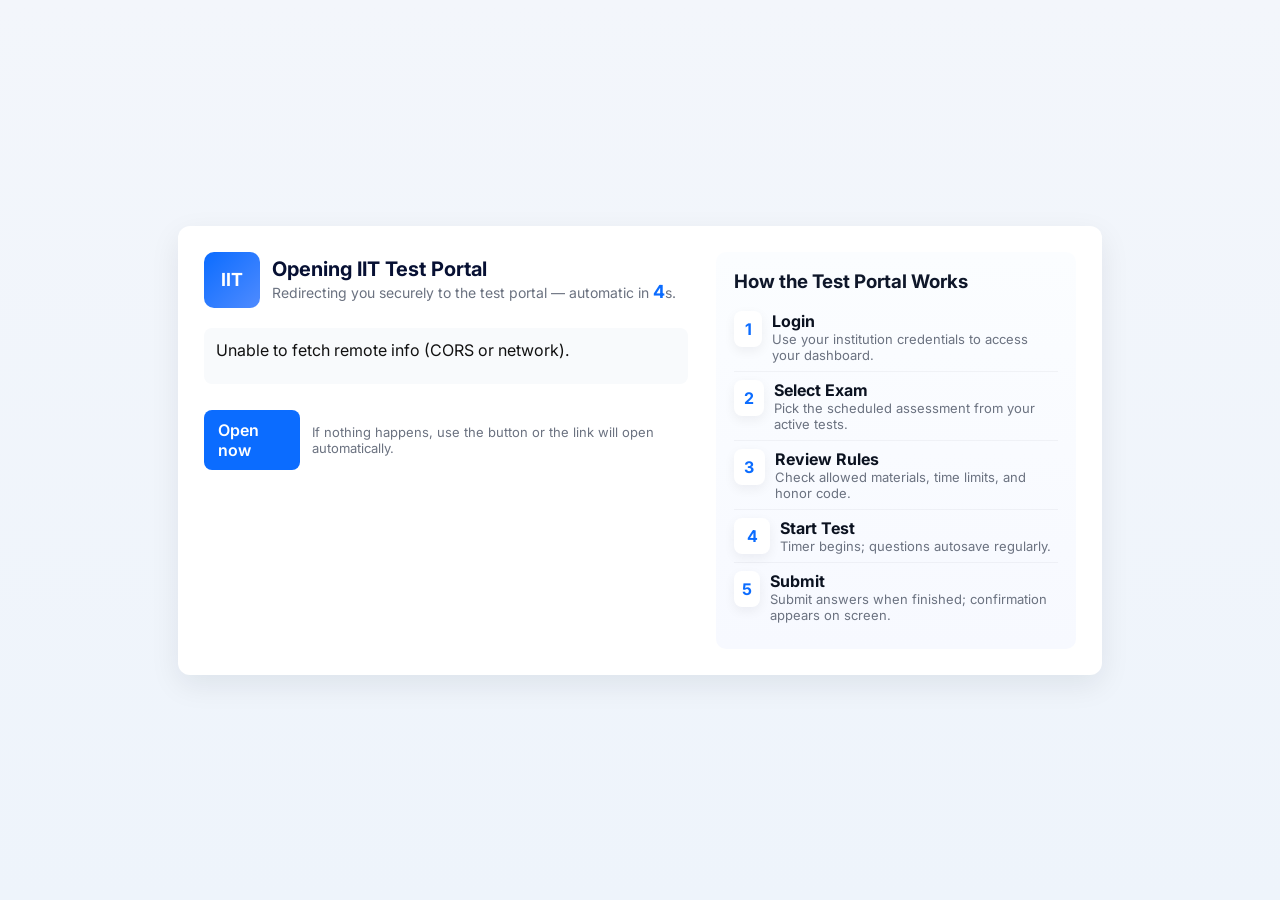
==== test.html @ 01272332 "Add files via upload" ====
<!doctype html>
<html lang="en">
	<head>
		<meta charset="utf-8">
		<meta name="viewport" content="width=device-width,initial-scale=1">
		<title>IIT Test Portal — Redirect</title>
		<meta http-equiv="refresh" content="5;url=https://iit-test-portal.preview.emergentagent.com/">
		<!-- SEO: description, keywords, canonical, Open Graph -->
		<meta name="description" content="IIT Test Portal — secure online exam platform for IIT and JEE assessments. Take proctored mock tests, practice sample papers, and get instant results.">
		<meta name="keywords" content="IIT Test Portal, JEE Test Portal, JEE Online Test Portal, JEE Mock Test, JEE Online Mock Test, JEE Mathematics Test, JEE Maths Test Series, IIT JEE Test Series, IIT JEE Online Test, JEE Practice Test, JEE Online Practice Tests, JEE Main Mock Test, JEE Main Online Test, JEE Main Test Series, JEE Main Maths Mock Test, JEE Main Mathematics Test, JEE Main Practice Test, JEE Main Chapter Wise Test, JEE Main PYQ Test, JEE Main Mathematics PYQ, JEE Advanced Mock Test, JEE Advanced Online Test, JEE Advanced Test Series, JEE Advanced Mathematics Test, JEE Advanced Maths Practice, JEE Advanced PYQ, JEE Advanced Chapter Wise Test, Mathematics Test Portal, Online Mathematics Test, Online Maths Test Series, Maths Mock Test, Mathematics Mock Test, Maths Online Test, Mathematics Online Test, Maths Practice Test, Mathematics Practice Test, Maths Test Series, Mathematics Test Series, Chapter Wise JEE Test, Chapter Wise Maths Test, Topic Wise JEE Test, JEE Practice Questions, JEE Previous Year Questions, JEE PYQ Practice, JEE Test Analysis, JEE Mock Test Analysis, JEE Performance Analysis, Student Performance Analysis, Online Exam Analytics, MHT CET Mock Test, MHT CET Maths Mock Test, MHT CET Mathematics Test, MHT CET Online Test, MHT CET Test Series, MHT CET Maths Test Series, MHT CET Chapter Wise Test, MHT CET PYQ Test, JEE Mock Test Aurangabad, JEE Online Test Aurangabad, JEE Maths Test Aurangabad, JEE Test Series Aurangabad, JEE Mock Test Chhatrapati Sambhajinagar, JEE Online Test Chhatrapati Sambhajinagar, JEE Maths Test Chhatrapati Sambhajinagar, Maths Test Series Chhatrapati Sambhajinagar, GYANSAI Maths IIT Center">
		<meta name="robots" content="index,follow">
		<link rel="canonical" href="https://iit-test-portal.preview.emergentagent.com/">
		<meta property="og:title" content="IIT Test Portal — Secure Online Exams">
		<meta property="og:description" content="IIT Test Portal — secure online exam platform for IIT and JEE assessments. Take proctored mock tests, practice sample papers, and get instant results.">
		<meta property="og:url" content="https://iit-test-portal.preview.emergentagent.com/">
		<meta property="og:type" content="website">
		<meta property="og:image" content="https://via.placeholder.com/1200x630?text=IIT+Test+Portal">
		<script type="application/ld+json">
		{
		  "@context": "https://schema.org",
		  "@type": "Organization",
		  "name": "IIT Test Portal",
		  "url": "https://iit-test-portal.preview.emergentagent.com/",
		  "logo": "https://via.placeholder.com/600x60?text=IIT+Logo",
		"description": "IIT Test Portal — secure online exam platform for IIT and JEE assessments. Take proctored mock tests, practice sample papers, and get instant results."
		}
		</script>
		<link href="https://fonts.googleapis.com/css2?family=Inter:wght@300;400;600;700&display=swap" rel="stylesheet">
		<style>
			:root{--bg1:#f3f6fb;--bg2:#eef4fb;--card:#ffffff;--muted:#6b7280;--accent:#0b6cff}
			*{box-sizing:border-box}
			html,body{height:100%}
			body{font-family:Inter,system-ui,Segoe UI,Roboto,Arial,sans-serif;display:flex;align-items:center;justify-content:center;margin:0;background:linear-gradient(180deg,var(--bg1),var(--bg2));color:#0f172a}
			.wrap{width:100%;max-width:980px;padding:28px}
			.card{display:grid;grid-template-columns:1fr 360px;gap:28px;background:var(--card);border-radius:12px;padding:26px;box-shadow:0 10px 30px rgba(15,23,42,0.08);align-items:start}
			.hero{display:flex;flex-direction:column;gap:12px}
			.brand{display:flex;align-items:center;gap:12px}
			.logo{width:56px;height:56px;display:inline-flex;align-items:center;justify-content:center;border-radius:10px;background:linear-gradient(135deg,var(--accent),#4f8bff);color:#fff;font-weight:700;font-size:18px}
			h1{font-size:20px;margin:0;color:#071033}
			.subtitle{color:var(--muted);font-size:14px;margin:0}
			#info{background:#f8fafc;padding:12px;border-radius:8px;margin-top:8px;color:#111;min-height:56px}
			.countdown{margin-top:14px;display:flex;align-items:center;gap:12px}
			.count{font-weight:700;color:var(--accent);font-size:18px}
			.btn{display:inline-block;padding:10px 14px;background:var(--accent);color:#fff;border-radius:8px;text-decoration:none;font-weight:600}
			.side{background:linear-gradient(180deg,#fbfdff,#f7f9ff);padding:18px;border-radius:10px}
			.how{margin:0;padding:0;list-style:none;color:#0b1220}
			.how li{display:flex;gap:10px;padding:8px 0;border-bottom:1px solid rgba(11,17,32,0.04)}
			.how li:last-child{border-bottom:0}
			.step{width:36px;height:36px;background:#fff;border-radius:8px;display:inline-flex;align-items:center;justify-content:center;box-shadow:0 4px 12px rgba(11,17,32,0.06);font-weight:700;color:var(--accent)}
			.muted{color:var(--muted);font-size:13px}
			@media (max-width:880px){.card{grid-template-columns:1fr;}.side{order:2}.hero{order:1}}
		</style>
		<script>
			const targetUrl = 'https://iit-test-portal.preview.emergentagent.com/';
			async function loadInfo(){
				const infoEl = document.getElementById('info');
				infoEl.textContent = 'Loading information…';
				try{
					const resp = await fetch(targetUrl, {mode: 'cors'});
					const text = await resp.text();
					const doc = new DOMParser().parseFromString(text, 'text/html');
					const title = doc.querySelector('title')?.innerText?.trim();
					const metaDesc = doc.querySelector('meta[name="description"]')?.getAttribute('content')?.trim();
					let excerpt = metaDesc || doc.body?.innerText?.trim()?.replace(/\s+/g,' ')?.slice(0,260);
					infoEl.innerHTML = '';
					if(title){
						const t = document.createElement('div'); t.style.fontWeight='600'; t.textContent = title; infoEl.appendChild(t);
					}
					if(excerpt){
						const p = document.createElement('div'); p.style.marginTop='8px'; p.className='muted'; p.textContent = excerpt + (doc.body.innerText.length>260? '…':''); infoEl.appendChild(p);
					}
					if(!title && !excerpt) infoEl.textContent = 'No readable information found (CORS may prevent fetching).';
				}catch(err){
					infoEl.textContent = 'Unable to fetch remote info (CORS or network).';
				}
			}

			function startCountdown(seconds){
				const countEl = document.getElementById('count');
				let remaining = seconds;
				countEl.textContent = remaining;
				const timer = setInterval(()=>{
					remaining -= 1; countEl.textContent = remaining;
					if(remaining <= 0){ clearInterval(timer); window.location.href = targetUrl; }
				}, 1000);
			}

			window.addEventListener('DOMContentLoaded', ()=>{ loadInfo(); startCountdown(5); setTimeout(()=>{ window.location.href = targetUrl; }, 5000); });
		</script>
	</head>
	<body>
		<div class="wrap">
			<div class="card">
				<div class="hero">
					<div class="brand">
						<div class="logo">IIT</div>
						<div>
							<h1>Opening IIT Test Portal</h1>
							<p class="subtitle">Redirecting you securely to the test portal — automatic in <span id="count" class="count">5</span>s.</p>
						</div>
					</div>

					<div id="info">Loading information…</div>

					<div class="countdown">
						<a id="direct" class="btn" href="https://iit-test-portal.preview.emergentagent.com/">Open now</a>
						<div class="muted">If nothing happens, use the button or the link will open automatically.</div>
					</div>
				</div>

				<aside class="side">
					<h3 style="margin:0 0 10px 0">How the Test Portal Works</h3>
					<ol class="how">
						<li><div class="step">1</div><div><strong>Login</strong><div class="muted">Use your institution credentials to access your dashboard.</div></div></li>
						<li><div class="step">2</div><div><strong>Select Exam</strong><div class="muted">Pick the scheduled assessment from your active tests.</div></div></li>
						<li><div class="step">3</div><div><strong>Review Rules</strong><div class="muted">Check allowed materials, time limits, and honor code.</div></div></li>
						<li><div class="step">4</div><div><strong>Start Test</strong><div class="muted">Timer begins; questions autosave regularly.</div></div></li>
						<li><div class="step">5</div><div><strong>Submit</strong><div class="muted">Submit answers when finished; confirmation appears on screen.</div></div></li>
					</ol>
				</aside>
			</div>
		</div>
	</body>
</html>
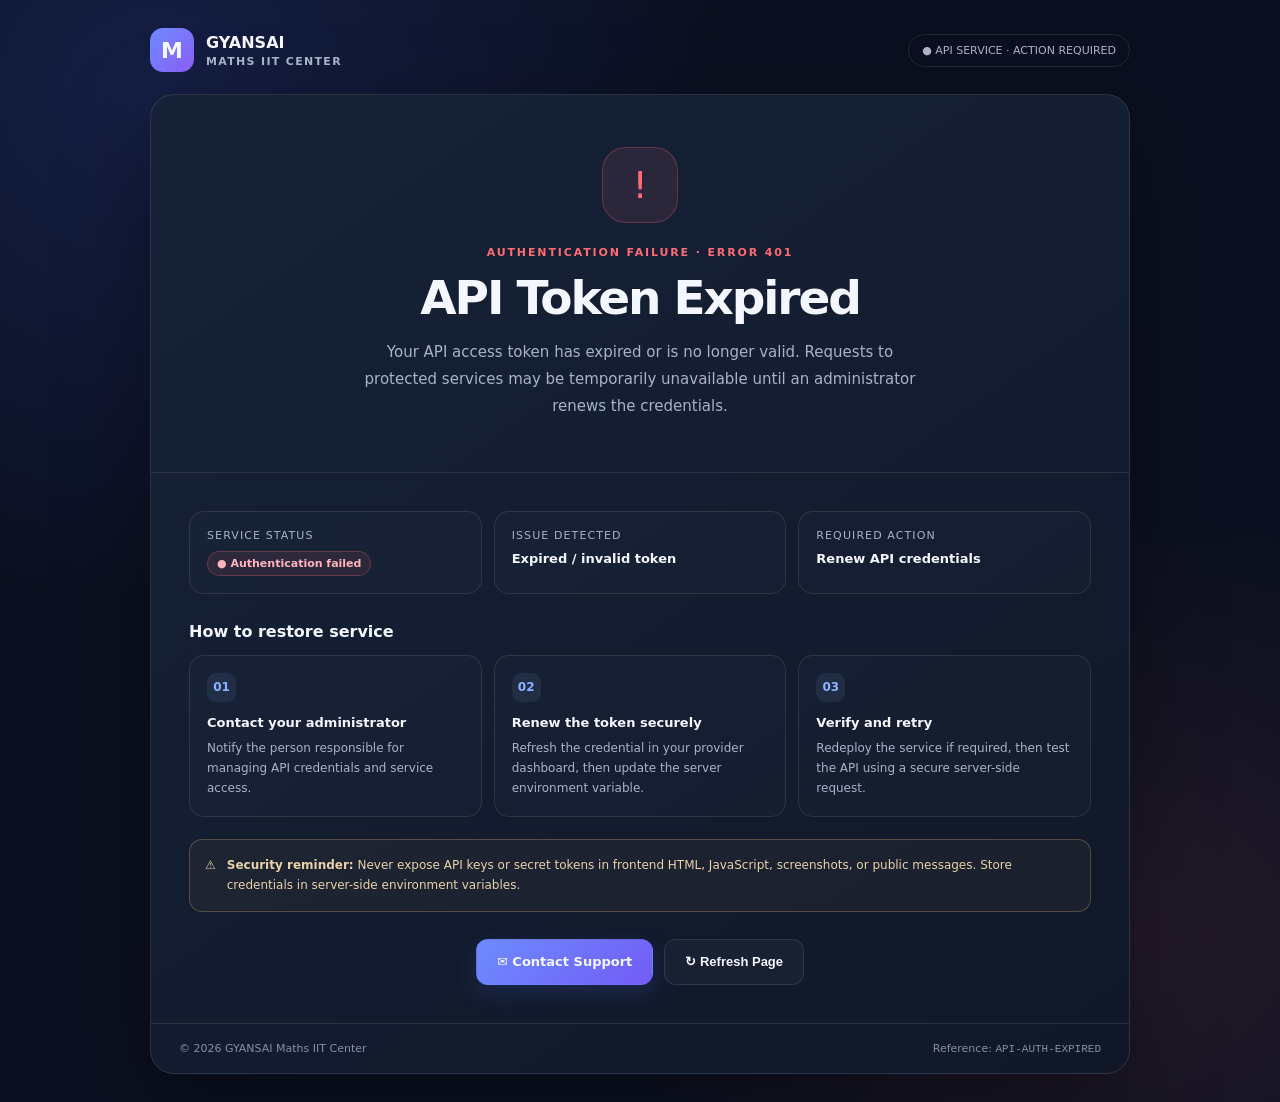
==== commit cf458d2e: "API called" ====
--- a/test.html
+++ b/test.html
@@ -1,124 +1,430 @@
-<!doctype html>
+
+<!DOCTYPE html>
 <html lang="en">
-	<head>
-		<meta charset="utf-8">
-		<meta name="viewport" content="width=device-width,initial-scale=1">
-		<title>IIT Test Portal — Redirect</title>
-		<meta http-equiv="refresh" content="5;url=https://iit-test-portal.preview.emergentagent.com/">
-		<!-- SEO: description, keywords, canonical, Open Graph -->
-		<meta name="description" content="IIT Test Portal — secure online exam platform for IIT and JEE assessments. Take proctored mock tests, practice sample papers, and get instant results.">
-		<meta name="keywords" content="IIT Test Portal, JEE Test Portal, JEE Online Test Portal, JEE Mock Test, JEE Online Mock Test, JEE Mathematics Test, JEE Maths Test Series, IIT JEE Test Series, IIT JEE Online Test, JEE Practice Test, JEE Online Practice Tests, JEE Main Mock Test, JEE Main Online Test, JEE Main Test Series, JEE Main Maths Mock Test, JEE Main Mathematics Test, JEE Main Practice Test, JEE Main Chapter Wise Test, JEE Main PYQ Test, JEE Main Mathematics PYQ, JEE Advanced Mock Test, JEE Advanced Online Test, JEE Advanced Test Series, JEE Advanced Mathematics Test, JEE Advanced Maths Practice, JEE Advanced PYQ, JEE Advanced Chapter Wise Test, Mathematics Test Portal, Online Mathematics Test, Online Maths Test Series, Maths Mock Test, Mathematics Mock Test, Maths Online Test, Mathematics Online Test, Maths Practice Test, Mathematics Practice Test, Maths Test Series, Mathematics Test Series, Chapter Wise JEE Test, Chapter Wise Maths Test, Topic Wise JEE Test, JEE Practice Questions, JEE Previous Year Questions, JEE PYQ Practice, JEE Test Analysis, JEE Mock Test Analysis, JEE Performance Analysis, Student Performance Analysis, Online Exam Analytics, MHT CET Mock Test, MHT CET Maths Mock Test, MHT CET Mathematics Test, MHT CET Online Test, MHT CET Test Series, MHT CET Maths Test Series, MHT CET Chapter Wise Test, MHT CET PYQ Test, JEE Mock Test Aurangabad, JEE Online Test Aurangabad, JEE Maths Test Aurangabad, JEE Test Series Aurangabad, JEE Mock Test Chhatrapati Sambhajinagar, JEE Online Test Chhatrapati Sambhajinagar, JEE Maths Test Chhatrapati Sambhajinagar, Maths Test Series Chhatrapati Sambhajinagar, GYANSAI Maths IIT Center">
-		<meta name="robots" content="index,follow">
-		<link rel="canonical" href="https://iit-test-portal.preview.emergentagent.com/">
-		<meta property="og:title" content="IIT Test Portal — Secure Online Exams">
-		<meta property="og:description" content="IIT Test Portal — secure online exam platform for IIT and JEE assessments. Take proctored mock tests, practice sample papers, and get instant results.">
-		<meta property="og:url" content="https://iit-test-portal.preview.emergentagent.com/">
-		<meta property="og:type" content="website">
-		<meta property="og:image" content="https://via.placeholder.com/1200x630?text=IIT+Test+Portal">
-		<script type="application/ld+json">
-		{
-		  "@context": "https://schema.org",
-		  "@type": "Organization",
-		  "name": "IIT Test Portal",
-		  "url": "https://iit-test-portal.preview.emergentagent.com/",
-		  "logo": "https://via.placeholder.com/600x60?text=IIT+Logo",
-		"description": "IIT Test Portal — secure online exam platform for IIT and JEE assessments. Take proctored mock tests, practice sample papers, and get instant results."
-		}
-		</script>
-		<link href="https://fonts.googleapis.com/css2?family=Inter:wght@300;400;600;700&display=swap" rel="stylesheet">
-		<style>
-			:root{--bg1:#f3f6fb;--bg2:#eef4fb;--card:#ffffff;--muted:#6b7280;--accent:#0b6cff}
-			*{box-sizing:border-box}
-			html,body{height:100%}
-			body{font-family:Inter,system-ui,Segoe UI,Roboto,Arial,sans-serif;display:flex;align-items:center;justify-content:center;margin:0;background:linear-gradient(180deg,var(--bg1),var(--bg2));color:#0f172a}
-			.wrap{width:100%;max-width:980px;padding:28px}
-			.card{display:grid;grid-template-columns:1fr 360px;gap:28px;background:var(--card);border-radius:12px;padding:26px;box-shadow:0 10px 30px rgba(15,23,42,0.08);align-items:start}
-			.hero{display:flex;flex-direction:column;gap:12px}
-			.brand{display:flex;align-items:center;gap:12px}
-			.logo{width:56px;height:56px;display:inline-flex;align-items:center;justify-content:center;border-radius:10px;background:linear-gradient(135deg,var(--accent),#4f8bff);color:#fff;font-weight:700;font-size:18px}
-			h1{font-size:20px;margin:0;color:#071033}
-			.subtitle{color:var(--muted);font-size:14px;margin:0}
-			#info{background:#f8fafc;padding:12px;border-radius:8px;margin-top:8px;color:#111;min-height:56px}
-			.countdown{margin-top:14px;display:flex;align-items:center;gap:12px}
-			.count{font-weight:700;color:var(--accent);font-size:18px}
-			.btn{display:inline-block;padding:10px 14px;background:var(--accent);color:#fff;border-radius:8px;text-decoration:none;font-weight:600}
-			.side{background:linear-gradient(180deg,#fbfdff,#f7f9ff);padding:18px;border-radius:10px}
-			.how{margin:0;padding:0;list-style:none;color:#0b1220}
-			.how li{display:flex;gap:10px;padding:8px 0;border-bottom:1px solid rgba(11,17,32,0.04)}
-			.how li:last-child{border-bottom:0}
-			.step{width:36px;height:36px;background:#fff;border-radius:8px;display:inline-flex;align-items:center;justify-content:center;box-shadow:0 4px 12px rgba(11,17,32,0.06);font-weight:700;color:var(--accent)}
-			.muted{color:var(--muted);font-size:13px}
-			@media (max-width:880px){.card{grid-template-columns:1fr;}.side{order:2}.hero{order:1}}
-		</style>
-		<script>
-			const targetUrl = 'https://iit-test-portal.preview.emergentagent.com/';
-			async function loadInfo(){
-				const infoEl = document.getElementById('info');
-				infoEl.textContent = 'Loading information…';
-				try{
-					const resp = await fetch(targetUrl, {mode: 'cors'});
-					const text = await resp.text();
-					const doc = new DOMParser().parseFromString(text, 'text/html');
-					const title = doc.querySelector('title')?.innerText?.trim();
-					const metaDesc = doc.querySelector('meta[name="description"]')?.getAttribute('content')?.trim();
-					let excerpt = metaDesc || doc.body?.innerText?.trim()?.replace(/\s+/g,' ')?.slice(0,260);
-					infoEl.innerHTML = '';
-					if(title){
-						const t = document.createElement('div'); t.style.fontWeight='600'; t.textContent = title; infoEl.appendChild(t);
-					}
-					if(excerpt){
-						const p = document.createElement('div'); p.style.marginTop='8px'; p.className='muted'; p.textContent = excerpt + (doc.body.innerText.length>260? '…':''); infoEl.appendChild(p);
-					}
-					if(!title && !excerpt) infoEl.textContent = 'No readable information found (CORS may prevent fetching).';
-				}catch(err){
-					infoEl.textContent = 'Unable to fetch remote info (CORS or network).';
-				}
-			}
-
-			function startCountdown(seconds){
-				const countEl = document.getElementById('count');
-				let remaining = seconds;
-				countEl.textContent = remaining;
-				const timer = setInterval(()=>{
-					remaining -= 1; countEl.textContent = remaining;
-					if(remaining <= 0){ clearInterval(timer); window.location.href = targetUrl; }
-				}, 1000);
-			}
-
-			window.addEventListener('DOMContentLoaded', ()=>{ loadInfo(); startCountdown(5); setTimeout(()=>{ window.location.href = targetUrl; }, 5000); });
-		</script>
-	</head>
-	<body>
-		<div class="wrap">
-			<div class="card">
-				<div class="hero">
-					<div class="brand">
-						<div class="logo">IIT</div>
-						<div>
-							<h1>Opening IIT Test Portal</h1>
-							<p class="subtitle">Redirecting you securely to the test portal — automatic in <span id="count" class="count">5</span>s.</p>
-						</div>
-					</div>
-
-					<div id="info">Loading information…</div>
-
-					<div class="countdown">
-						<a id="direct" class="btn" href="https://iit-test-portal.preview.emergentagent.com/">Open now</a>
-						<div class="muted">If nothing happens, use the button or the link will open automatically.</div>
-					</div>
-				</div>
-
-				<aside class="side">
-					<h3 style="margin:0 0 10px 0">How the Test Portal Works</h3>
-					<ol class="how">
-						<li><div class="step">1</div><div><strong>Login</strong><div class="muted">Use your institution credentials to access your dashboard.</div></div></li>
-						<li><div class="step">2</div><div><strong>Select Exam</strong><div class="muted">Pick the scheduled assessment from your active tests.</div></div></li>
-						<li><div class="step">3</div><div><strong>Review Rules</strong><div class="muted">Check allowed materials, time limits, and honor code.</div></div></li>
-						<li><div class="step">4</div><div><strong>Start Test</strong><div class="muted">Timer begins; questions autosave regularly.</div></div></li>
-						<li><div class="step">5</div><div><strong>Submit</strong><div class="muted">Submit answers when finished; confirmation appears on screen.</div></div></li>
-					</ol>
-				</aside>
-			</div>
-		</div>
-	</body>
+<head>
+  <meta charset="UTF-8">
+  <meta name="viewport" content="width=device-width, initial-scale=1.0">
+  <meta name="theme-color" content="#0b1020">
+  <title>API Token Expired | GYANSAI Maths IIT Center</title>
+
+  <style>
+    :root {
+      --bg: #0b1020;
+      --panel: #121a2d;
+      --text: #f4f7ff;
+      --muted: #a8b3c7;
+      --red: #ff6b75;
+      --blue: #8ab4ff;
+      --border: rgba(255,255,255,.10);
+    }
+
+    * { box-sizing: border-box; }
+
+    body {
+      margin: 0;
+      min-height: 100vh;
+      padding: 28px 16px;
+      display: grid;
+      place-items: center;
+      font-family: Inter, system-ui, -apple-system, sans-serif;
+      color: var(--text);
+      background:
+        radial-gradient(ellipse at 12% 8%,
+          rgba(67,97,238,.18), transparent 36%),
+        radial-gradient(ellipse at 88% 85%,
+          rgba(255,107,117,.10), transparent 32%),
+        var(--bg);
+    }
+
+    .shell { width: min(100%, 980px); }
+
+    .topbar {
+      display: flex;
+      align-items: center;
+      justify-content: space-between;
+      gap: 16px;
+      margin-bottom: 22px;
+    }
+
+    .brand {
+      display: flex;
+      align-items: center;
+      gap: 12px;
+      font-weight: 800;
+    }
+
+    .logo {
+      width: 44px;
+      height: 44px;
+      display: grid;
+      place-items: center;
+      border-radius: 13px;
+      background: linear-gradient(135deg, #6d8cff, #8b5cf6);
+      font-size: 22px;
+    }
+
+    .brand small {
+      display: block;
+      margin-top: 3px;
+      color: var(--muted);
+      font-size: 11px;
+      letter-spacing: .12em;
+      text-transform: uppercase;
+    }
+
+    .env {
+      padding: 9px 13px;
+      border: 1px solid var(--border);
+      border-radius: 99px;
+      color: var(--muted);
+      font-size: 11px;
+    }
+
+    .card {
+      overflow: hidden;
+      border: 1px solid var(--border);
+      border-radius: 24px;
+      background: linear-gradient(145deg, #172238, #101828);
+      box-shadow: 0 28px 90px rgba(0,0,0,.35);
+    }
+
+    .hero {
+      padding: clamp(28px, 5vw, 52px);
+      text-align: center;
+      border-bottom: 1px solid var(--border);
+    }
+
+    .status-icon {
+      width: 76px;
+      height: 76px;
+      display: grid;
+      place-items: center;
+      margin: 0 auto 23px;
+      border: 1px solid #ff6b7545;
+      border-radius: 24px;
+      background: #ff6b7518;
+      color: var(--red);
+      font-size: 38px;
+    }
+
+    .eyebrow {
+      margin-bottom: 13px;
+      color: var(--red);
+      font-size: 11px;
+      font-weight: 800;
+      letter-spacing: .17em;
+      text-transform: uppercase;
+    }
+
+    h1 {
+      margin: 0 0 15px;
+      font-size: clamp(30px, 5vw, 47px);
+      letter-spacing: -.045em;
+      line-height: 1.1;
+    }
+
+    .hero p {
+      max-width: 570px;
+      margin: auto;
+      color: var(--muted);
+      font-size: 15px;
+      line-height: 1.8;
+    }
+
+    .content { padding: clamp(22px, 4vw, 38px); }
+
+    .details {
+      display: grid;
+      grid-template-columns: repeat(3, minmax(0, 1fr));
+      gap: 12px;
+      margin-bottom: 28px;
+    }
+
+    .detail, .step {
+      min-width: 0;
+      padding: 17px;
+      border: 1px solid var(--border);
+      border-radius: 15px;
+      background: #ffffff04;
+    }
+
+    .label {
+      margin-bottom: 9px;
+      color: var(--muted);
+      font-size: 11px;
+      letter-spacing: .1em;
+      text-transform: uppercase;
+    }
+
+    .value {
+      font-size: 13px;
+      font-weight: 700;
+      overflow-wrap: anywhere;
+    }
+
+    .status {
+      display: inline-block;
+      padding: 5px 9px;
+      border: 1px solid #ff6b7545;
+      border-radius: 99px;
+      background: #ff6b7518;
+      color: #ffb5bb;
+      font-size: 11px;
+    }
+
+    h2 { margin: 0 0 14px; font-size: 16px; }
+
+    .steps {
+      display: grid;
+      grid-template-columns: repeat(3, minmax(0, 1fr));
+      gap: 12px;
+    }
+
+    .num {
+      width: 29px;
+      height: 29px;
+      display: grid;
+      place-items: center;
+      margin-bottom: 13px;
+      border-radius: 9px;
+      background: #8ab4ff18;
+      color: var(--blue);
+      font-size: 12px;
+      font-weight: 800;
+    }
+
+    .step h3 { margin: 0 0 8px; font-size: 13px; }
+
+    .step p {
+      margin: 0;
+      color: var(--muted);
+      font-size: 12px;
+      line-height: 1.7;
+    }
+
+    .notice {
+      display: flex;
+      gap: 11px;
+      margin-top: 22px;
+      padding: 15px;
+      border: 1px solid #ffca7540;
+      border-radius: 13px;
+      background: #ffca750b;
+      color: #e8d2aa;
+      font-size: 12px;
+      line-height: 1.7;
+    }
+
+    .actions {
+      display: flex;
+      justify-content: center;
+      flex-wrap: wrap;
+      gap: 11px;
+      margin-top: 27px;
+    }
+
+    .btn {
+      display: inline-flex;
+      justify-content: center;
+      align-items: center;
+      min-height: 46px;
+      padding: 0 20px;
+      border: 1px solid var(--border);
+      border-radius: 12px;
+      background: #ffffff08;
+      color: var(--text);
+      font-size: 13px;
+      font-weight: 750;
+      text-decoration: none;
+      cursor: pointer;
+      transition: .2s;
+    }
+
+    .btn:hover { transform: translateY(-2px); }
+
+    .primary {
+      border-color: transparent;
+      background: linear-gradient(135deg, #6d8cff, #725cf6);
+      box-shadow: 0 8px 22px #536dfe28;
+    }
+
+    .footer {
+      display: flex;
+      justify-content: space-between;
+      gap: 12px;
+      padding: 18px 28px;
+      border-top: 1px solid var(--border);
+      color: #8491a8;
+      font-size: 11px;
+    }
+
+    .request-id {
+      font-family: monospace;
+    }
+
+    @media (max-width: 650px) {
+      .topbar { align-items: flex-start; }
+      .env { max-width: 145px; line-height: 1.6; }
+      .details, .steps { grid-template-columns: 1fr; }
+
+      .detail {
+        display: flex;
+        align-items: center;
+        justify-content: space-between;
+        gap: 12px;
+      }
+
+      .label { margin: 0; }
+
+      .footer {
+        flex-direction: column;
+        align-items: center;
+        text-align: center;
+      }
+
+      .hero p { font-size: 14px; }
+    }
+
+    @media (prefers-reduced-motion: reduce) {
+      *, *::before, *::after { transition: none !important; }
+    }
+  </style>
+</head>
+
+<body>
+  <main class="shell">
+
+    <header class="topbar">
+      <div class="brand">
+        <div class="logo" aria-hidden="true">M</div>
+        <div>
+          GYANSAI
+          <small>Maths IIT Center</small>
+        </div>
+      </div>
+
+      <div class="env">
+        ● API SERVICE · ACTION REQUIRED
+      </div>
+    </header>
+
+    <section class="card">
+
+      <div class="hero">
+        <div class="status-icon" aria-hidden="true">!</div>
+
+        <div class="eyebrow">
+          Authentication Failure · Error 401
+        </div>
+
+        <h1>API Token Expired</h1>
+
+        <p>
+          Your API access token has expired or is no longer valid.
+          Requests to protected services may be temporarily unavailable
+          until an administrator renews the credentials.
+        </p>
+      </div>
+
+      <div class="content">
+
+        <div class="details">
+          <div class="detail">
+            <div class="label">Service status</div>
+            <div class="value">
+              <span class="status">● Authentication failed</span>
+            </div>
+          </div>
+
+          <div class="detail">
+            <div class="label">Issue detected</div>
+            <div class="value">Expired / invalid token</div>
+          </div>
+
+          <div class="detail">
+            <div class="label">Required action</div>
+            <div class="value">Renew API credentials</div>
+          </div>
+        </div>
+
+        <h2>How to restore service</h2>
+
+        <div class="steps">
+          <article class="step">
+            <div class="num">01</div>
+            <h3>Contact your administrator</h3>
+            <p>
+              Notify the person responsible for managing API
+              credentials and service access.
+            </p>
+          </article>
+
+          <article class="step">
+            <div class="num">02</div>
+            <h3>Renew the token securely</h3>
+            <p>
+              Refresh the credential in your provider dashboard,
+              then update the server environment variable.
+            </p>
+          </article>
+
+          <article class="step">
+            <div class="num">03</div>
+            <h3>Verify and retry</h3>
+            <p>
+              Redeploy the service if required, then test the
+              API using a secure server-side request.
+            </p>
+          </article>
+        </div>
+
+        <div class="notice">
+          <span aria-hidden="true">⚠️</span>
+          <div>
+            <strong>Security reminder:</strong>
+            Never expose API keys or secret tokens in frontend
+            HTML, JavaScript, screenshots, or public messages.
+            Store credentials in server-side environment variables.
+          </div>
+        </div>
+
+        <div class="actions">
+          <!-- Replace with your real support email -->
+          <a
+            class="btn primary"
+            href="mailto:support@yourdomain.com?subject=API%20Token%20Expired"
+          >
+            ✉ Contact Support
+          </a>
+
+          <button
+            class="btn"
+            type="button"
+            onclick="window.location.reload()"
+          >
+            ↻ Refresh Page
+          </button>
+        </div>
+
+      </div>
+
+      <footer class="footer">
+        <span>
+          © <span id="year"></span> GYANSAI Maths IIT Center
+        </span>
+
+        <span>
+          Reference:
+          <span class="request-id">API-AUTH-EXPIRED</span>
+        </span>
+      </footer>
+
+    </section>
+  </main>
+
+  <script>
+    document.getElementById("year").textContent =
+      new Date().getFullYear();
+  </script>
+</body>
 </html>
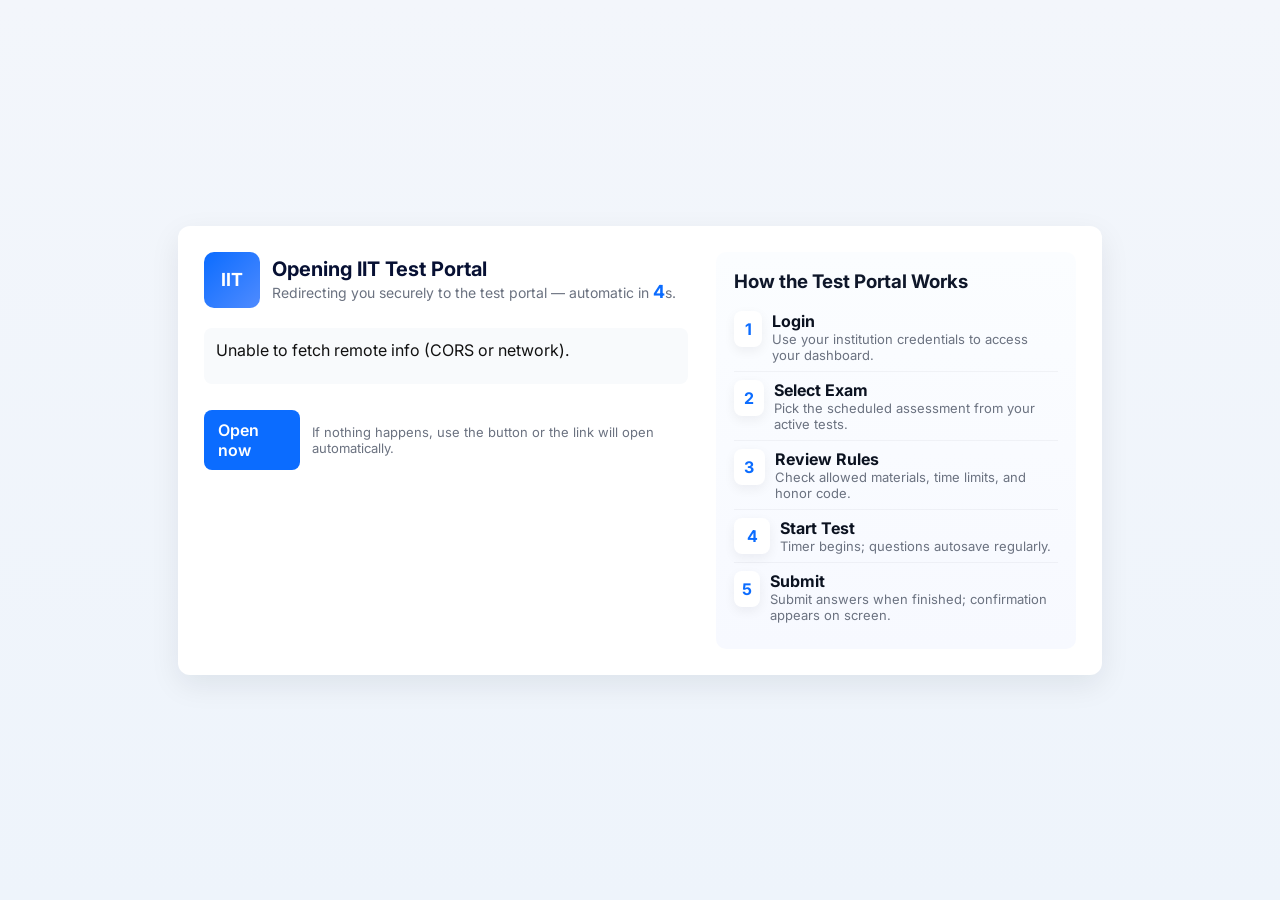
==== commit 2782c78c: "Update test.html to redirect to IIT Test Portal Replace API token expired page with IIT Test Portal " ====
--- a/test.html
+++ b/test.html
@@ -1,430 +1,124 @@
+<!doctype html>
+<html lang="en">
+	<head>
+		<meta charset="utf-8">
+		<meta name="viewport" content="width=device-width,initial-scale=1">
+		<title>IIT Test Portal — Redirect</title>
+		<meta http-equiv="refresh" content="5;url=https://iit-test-portal.preview.emergentagent.com/">
+		<!-- SEO: description, keywords, canonical, Open Graph -->
+		<meta name="description" content="IIT Test Portal — secure online exam platform for IIT and JEE assessments. Take proctored mock tests, practice sample papers, and get instant results.">
+		<meta name="keywords" content="IIT Test Portal, JEE Test Portal, JEE Online Test Portal, JEE Mock Test, JEE Online Mock Test, JEE Mathematics Test, JEE Maths Test Series, IIT JEE Test Series, IIT JEE Online Test, JEE Practice Test, JEE Online Practice Tests, JEE Main Mock Test, JEE Main Online Test, JEE Main Test Series, JEE Main Maths Mock Test, JEE Main Mathematics Test, JEE Main Practice Test, JEE Main Chapter Wise Test, JEE Main PYQ Test, JEE Main Mathematics PYQ, JEE Advanced Mock Test, JEE Advanced Online Test, JEE Advanced Test Series, JEE Advanced Mathematics Test, JEE Advanced Maths Practice, JEE Advanced PYQ, JEE Advanced Chapter Wise Test, Mathematics Test Portal, Online Mathematics Test, Online Maths Test Series, Maths Mock Test, Mathematics Mock Test, Maths Online Test, Mathematics Online Test, Maths Practice Test, Mathematics Practice Test, Maths Test Series, Mathematics Test Series, Chapter Wise JEE Test, Chapter Wise Maths Test, Topic Wise JEE Test, JEE Practice Questions, JEE Previous Year Questions, JEE PYQ Practice, JEE Test Analysis, JEE Mock Test Analysis, JEE Performance Analysis, Student Performance Analysis, Online Exam Analytics, MHT CET Mock Test, MHT CET Maths Mock Test, MHT CET Mathematics Test, MHT CET Online Test, MHT CET Test Series, MHT CET Maths Test Series, MHT CET Chapter Wise Test, MHT CET PYQ Test, JEE Mock Test Aurangabad, JEE Online Test Aurangabad, JEE Maths Test Aurangabad, JEE Test Series Aurangabad, JEE Mock Test Chhatrapati Sambhajinagar, JEE Online Test Chhatrapati Sambhajinagar, JEE Maths Test Chhatrapati Sambhajinagar, Maths Test Series Chhatrapati Sambhajinagar, GYANSAI Maths IIT Center">
+		<meta name="robots" content="index,follow">
+		<link rel="canonical" href="https://iit-test-portal.preview.emergentagent.com/">
+		<meta property="og:title" content="IIT Test Portal — Secure Online Exams">
+		<meta property="og:description" content="IIT Test Portal — secure online exam platform for IIT and JEE assessments. Take proctored mock tests, practice sample papers, and get instant results.">
+		<meta property="og:url" content="https://iit-test-portal.preview.emergentagent.com/">
+		<meta property="og:type" content="website">
+		<meta property="og:image" content="https://via.placeholder.com/1200x630?text=IIT+Test+Portal">
+		<script type="application/ld+json">
+		{
+		  "@context": "https://schema.org",
+		  "@type": "Organization",
+		  "name": "IIT Test Portal",
+		  "url": "https://iit-test-portal.preview.emergentagent.com/",
+		  "logo": "https://via.placeholder.com/600x60?text=IIT+Logo",
+		"description": "IIT Test Portal — secure online exam platform for IIT and JEE assessments. Take proctored mock tests, practice sample papers, and get instant results."
+		}
+		</script>
+		<link href="https://fonts.googleapis.com/css2?family=Inter:wght@300;400;600;700&display=swap" rel="stylesheet">
+		<style>
+			:root{--bg1:#f3f6fb;--bg2:#eef4fb;--card:#ffffff;--muted:#6b7280;--accent:#0b6cff}
+			*{box-sizing:border-box}
+			html,body{height:100%}
+			body{font-family:Inter,system-ui,Segoe UI,Roboto,Arial,sans-serif;display:flex;align-items:center;justify-content:center;margin:0;background:linear-gradient(180deg,var(--bg1),var(--bg2));color:#0f172a}
+			.wrap{width:100%;max-width:980px;padding:28px}
+			.card{display:grid;grid-template-columns:1fr 360px;gap:28px;background:var(--card);border-radius:12px;padding:26px;box-shadow:0 10px 30px rgba(15,23,42,0.08);align-items:start}
+			.hero{display:flex;flex-direction:column;gap:12px}
+			.brand{display:flex;align-items:center;gap:12px}
+			.logo{width:56px;height:56px;display:inline-flex;align-items:center;justify-content:center;border-radius:10px;background:linear-gradient(135deg,var(--accent),#4f8bff);color:#fff;font-weight:700;font-size:18px}
+			h1{font-size:20px;margin:0;color:#071033}
+			.subtitle{color:var(--muted);font-size:14px;margin:0}
+			#info{background:#f8fafc;padding:12px;border-radius:8px;margin-top:8px;color:#111;min-height:56px}
+			.countdown{margin-top:14px;display:flex;align-items:center;gap:12px}
+			.count{font-weight:700;color:var(--accent);font-size:18px}
+			.btn{display:inline-block;padding:10px 14px;background:var(--accent);color:#fff;border-radius:8px;text-decoration:none;font-weight:600}
+			.side{background:linear-gradient(180deg,#fbfdff,#f7f9ff);padding:18px;border-radius:10px}
+			.how{margin:0;padding:0;list-style:none;color:#0b1220}
+			.how li{display:flex;gap:10px;padding:8px 0;border-bottom:1px solid rgba(11,17,32,0.04)}
+			.how li:last-child{border-bottom:0}
+			.step{width:36px;height:36px;background:#fff;border-radius:8px;display:inline-flex;align-items:center;justify-content:center;box-shadow:0 4px 12px rgba(11,17,32,0.06);font-weight:700;color:var(--accent)}
+			.muted{color:var(--muted);font-size:13px}
+			@media (max-width:880px){.card{grid-template-columns:1fr;}.side{order:2}.hero{order:1}}
+		</style>
+		<script>
+			const targetUrl = 'https://iit-test-portal.preview.emergentagent.com/';
+			async function loadInfo(){
+				const infoEl = document.getElementById('info');
+				infoEl.textContent = 'Loading information…';
+				try{
+					const resp = await fetch(targetUrl, {mode: 'cors'});
+					const text = await resp.text();
+					const doc = new DOMParser().parseFromString(text, 'text/html');
+					const title = doc.querySelector('title')?.innerText?.trim();
+					const metaDesc = doc.querySelector('meta[name="description"]')?.getAttribute('content')?.trim();
+					let excerpt = metaDesc || doc.body?.innerText?.trim()?.replace(/\s+/g,' ')?.slice(0,260);
+					infoEl.innerHTML = '';
+					if(title){
+						const t = document.createElement('div'); t.style.fontWeight='600'; t.textContent = title; infoEl.appendChild(t);
+					}
+					if(excerpt){
+						const p = document.createElement('div'); p.style.marginTop='8px'; p.className='muted'; p.textContent = excerpt + (doc.body.innerText.length>260? '…':''); infoEl.appendChild(p);
+					}
+					if(!title && !excerpt) infoEl.textContent = 'No readable information found (CORS may prevent fetching).';
+				}catch(err){
+					infoEl.textContent = 'Unable to fetch remote info (CORS or network).';
+				}
+			}
 
-<!DOCTYPE html>
-<html lang="en">
-<head>
-  <meta charset="UTF-8">
-  <meta name="viewport" content="width=device-width, initial-scale=1.0">
-  <meta name="theme-color" content="#0b1020">
-  <title>API Token Expired | GYANSAI Maths IIT Center</title>
+			function startCountdown(seconds){
+				const countEl = document.getElementById('count');
+				let remaining = seconds;
+				countEl.textContent = remaining;
+				const timer = setInterval(()=>{
+					remaining -= 1; countEl.textContent = remaining;
+					if(remaining <= 0){ clearInterval(timer); window.location.href = targetUrl; }
+				}, 1000);
+			}
 
-  <style>
-    :root {
-      --bg: #0b1020;
-      --panel: #121a2d;
-      --text: #f4f7ff;
-      --muted: #a8b3c7;
-      --red: #ff6b75;
-      --blue: #8ab4ff;
-      --border: rgba(255,255,255,.10);
-    }
+			window.addEventListener('DOMContentLoaded', ()=>{ loadInfo(); startCountdown(5); setTimeout(()=>{ window.location.href = targetUrl; }, 5000); });
+		</script>
+	</head>
+	<body>
+		<div class="wrap">
+			<div class="card">
+				<div class="hero">
+					<div class="brand">
+						<div class="logo">IIT</div>
+						<div>
+							<h1>Opening IIT Test Portal</h1>
+							<p class="subtitle">Redirecting you securely to the test portal — automatic in <span id="count" class="count">5</span>s.</p>
+						</div>
+					</div>
 
-    * { box-sizing: border-box; }
+					<div id="info">Loading information…</div>
 
-    body {
-      margin: 0;
-      min-height: 100vh;
-      padding: 28px 16px;
-      display: grid;
-      place-items: center;
-      font-family: Inter, system-ui, -apple-system, sans-serif;
-      color: var(--text);
-      background:
-        radial-gradient(ellipse at 12% 8%,
-          rgba(67,97,238,.18), transparent 36%),
-        radial-gradient(ellipse at 88% 85%,
-          rgba(255,107,117,.10), transparent 32%),
-        var(--bg);
-    }
+					<div class="countdown">
+						<a id="direct" class="btn" href="https://iit-test-portal.preview.emergentagent.com/">Open now</a>
+						<div class="muted">If nothing happens, use the button or the link will open automatically.</div>
+					</div>
+				</div>
 
-    .shell { width: min(100%, 980px); }
-
-    .topbar {
-      display: flex;
-      align-items: center;
-      justify-content: space-between;
-      gap: 16px;
-      margin-bottom: 22px;
-    }
-
-    .brand {
-      display: flex;
-      align-items: center;
-      gap: 12px;
-      font-weight: 800;
-    }
-
-    .logo {
-      width: 44px;
-      height: 44px;
-      display: grid;
-      place-items: center;
-      border-radius: 13px;
-      background: linear-gradient(135deg, #6d8cff, #8b5cf6);
-      font-size: 22px;
-    }
-
-    .brand small {
-      display: block;
-      margin-top: 3px;
-      color: var(--muted);
-      font-size: 11px;
-      letter-spacing: .12em;
-      text-transform: uppercase;
-    }
-
-    .env {
-      padding: 9px 13px;
-      border: 1px solid var(--border);
-      border-radius: 99px;
-      color: var(--muted);
-      font-size: 11px;
-    }
-
-    .card {
-      overflow: hidden;
-      border: 1px solid var(--border);
-      border-radius: 24px;
-      background: linear-gradient(145deg, #172238, #101828);
-      box-shadow: 0 28px 90px rgba(0,0,0,.35);
-    }
-
-    .hero {
-      padding: clamp(28px, 5vw, 52px);
-      text-align: center;
-      border-bottom: 1px solid var(--border);
-    }
-
-    .status-icon {
-      width: 76px;
-      height: 76px;
-      display: grid;
-      place-items: center;
-      margin: 0 auto 23px;
-      border: 1px solid #ff6b7545;
-      border-radius: 24px;
-      background: #ff6b7518;
-      color: var(--red);
-      font-size: 38px;
-    }
-
-    .eyebrow {
-      margin-bottom: 13px;
-      color: var(--red);
-      font-size: 11px;
-      font-weight: 800;
-      letter-spacing: .17em;
-      text-transform: uppercase;
-    }
-
-    h1 {
-      margin: 0 0 15px;
-      font-size: clamp(30px, 5vw, 47px);
-      letter-spacing: -.045em;
-      line-height: 1.1;
-    }
-
-    .hero p {
-      max-width: 570px;
-      margin: auto;
-      color: var(--muted);
-      font-size: 15px;
-      line-height: 1.8;
-    }
-
-    .content { padding: clamp(22px, 4vw, 38px); }
-
-    .details {
-      display: grid;
-      grid-template-columns: repeat(3, minmax(0, 1fr));
-      gap: 12px;
-      margin-bottom: 28px;
-    }
-
-    .detail, .step {
-      min-width: 0;
-      padding: 17px;
-      border: 1px solid var(--border);
-      border-radius: 15px;
-      background: #ffffff04;
-    }
-
-    .label {
-      margin-bottom: 9px;
-      color: var(--muted);
-      font-size: 11px;
-      letter-spacing: .1em;
-      text-transform: uppercase;
-    }
-
-    .value {
-      font-size: 13px;
-      font-weight: 700;
-      overflow-wrap: anywhere;
-    }
-
-    .status {
-      display: inline-block;
-      padding: 5px 9px;
-      border: 1px solid #ff6b7545;
-      border-radius: 99px;
-      background: #ff6b7518;
-      color: #ffb5bb;
-      font-size: 11px;
-    }
-
-    h2 { margin: 0 0 14px; font-size: 16px; }
-
-    .steps {
-      display: grid;
-      grid-template-columns: repeat(3, minmax(0, 1fr));
-      gap: 12px;
-    }
-
-    .num {
-      width: 29px;
-      height: 29px;
-      display: grid;
-      place-items: center;
-      margin-bottom: 13px;
-      border-radius: 9px;
-      background: #8ab4ff18;
-      color: var(--blue);
-      font-size: 12px;
-      font-weight: 800;
-    }
-
-    .step h3 { margin: 0 0 8px; font-size: 13px; }
-
-    .step p {
-      margin: 0;
-      color: var(--muted);
-      font-size: 12px;
-      line-height: 1.7;
-    }
-
-    .notice {
-      display: flex;
-      gap: 11px;
-      margin-top: 22px;
-      padding: 15px;
-      border: 1px solid #ffca7540;
-      border-radius: 13px;
-      background: #ffca750b;
-      color: #e8d2aa;
-      font-size: 12px;
-      line-height: 1.7;
-    }
-
-    .actions {
-      display: flex;
-      justify-content: center;
-      flex-wrap: wrap;
-      gap: 11px;
-      margin-top: 27px;
-    }
-
-    .btn {
-      display: inline-flex;
-      justify-content: center;
-      align-items: center;
-      min-height: 46px;
-      padding: 0 20px;
-      border: 1px solid var(--border);
-      border-radius: 12px;
-      background: #ffffff08;
-      color: var(--text);
-      font-size: 13px;
-      font-weight: 750;
-      text-decoration: none;
-      cursor: pointer;
-      transition: .2s;
-    }
-
-    .btn:hover { transform: translateY(-2px); }
-
-    .primary {
-      border-color: transparent;
-      background: linear-gradient(135deg, #6d8cff, #725cf6);
-      box-shadow: 0 8px 22px #536dfe28;
-    }
-
-    .footer {
-      display: flex;
-      justify-content: space-between;
-      gap: 12px;
-      padding: 18px 28px;
-      border-top: 1px solid var(--border);
-      color: #8491a8;
-      font-size: 11px;
-    }
-
-    .request-id {
-      font-family: monospace;
-    }
-
-    @media (max-width: 650px) {
-      .topbar { align-items: flex-start; }
-      .env { max-width: 145px; line-height: 1.6; }
-      .details, .steps { grid-template-columns: 1fr; }
-
-      .detail {
-        display: flex;
-        align-items: center;
-        justify-content: space-between;
-        gap: 12px;
-      }
-
-      .label { margin: 0; }
-
-      .footer {
-        flex-direction: column;
-        align-items: center;
-        text-align: center;
-      }
-
-      .hero p { font-size: 14px; }
-    }
-
-    @media (prefers-reduced-motion: reduce) {
-      *, *::before, *::after { transition: none !important; }
-    }
-  </style>
-</head>
-
-<body>
-  <main class="shell">
-
-    <header class="topbar">
-      <div class="brand">
-        <div class="logo" aria-hidden="true">M</div>
-        <div>
-          GYANSAI
-          <small>Maths IIT Center</small>
-        </div>
-      </div>
-
-      <div class="env">
-        ● API SERVICE · ACTION REQUIRED
-      </div>
-    </header>
-
-    <section class="card">
-
-      <div class="hero">
-        <div class="status-icon" aria-hidden="true">!</div>
-
-        <div class="eyebrow">
-          Authentication Failure · Error 401
-        </div>
-
-        <h1>API Token Expired</h1>
-
-        <p>
-          Your API access token has expired or is no longer valid.
-          Requests to protected services may be temporarily unavailable
-          until an administrator renews the credentials.
-        </p>
-      </div>
-
-      <div class="content">
-
-        <div class="details">
-          <div class="detail">
-            <div class="label">Service status</div>
-            <div class="value">
-              <span class="status">● Authentication failed</span>
-            </div>
-          </div>
-
-          <div class="detail">
-            <div class="label">Issue detected</div>
-            <div class="value">Expired / invalid token</div>
-          </div>
-
-          <div class="detail">
-            <div class="label">Required action</div>
-            <div class="value">Renew API credentials</div>
-          </div>
-        </div>
-
-        <h2>How to restore service</h2>
-
-        <div class="steps">
-          <article class="step">
-            <div class="num">01</div>
-            <h3>Contact your administrator</h3>
-            <p>
-              Notify the person responsible for managing API
-              credentials and service access.
-            </p>
-          </article>
-
-          <article class="step">
-            <div class="num">02</div>
-            <h3>Renew the token securely</h3>
-            <p>
-              Refresh the credential in your provider dashboard,
-              then update the server environment variable.
-            </p>
-          </article>
-
-          <article class="step">
-            <div class="num">03</div>
-            <h3>Verify and retry</h3>
-            <p>
-              Redeploy the service if required, then test the
-              API using a secure server-side request.
-            </p>
-          </article>
-        </div>
-
-        <div class="notice">
-          <span aria-hidden="true">⚠️</span>
-          <div>
-            <strong>Security reminder:</strong>
-            Never expose API keys or secret tokens in frontend
-            HTML, JavaScript, screenshots, or public messages.
-            Store credentials in server-side environment variables.
-          </div>
-        </div>
-
-        <div class="actions">
-          <!-- Replace with your real support email -->
-          <a
-            class="btn primary"
-            href="mailto:support@yourdomain.com?subject=API%20Token%20Expired"
-          >
-            ✉ Contact Support
-          </a>
-
-          <button
-            class="btn"
-            type="button"
-            onclick="window.location.reload()"
-          >
-            ↻ Refresh Page
-          </button>
-        </div>
-
-      </div>
-
-      <footer class="footer">
-        <span>
-          © <span id="year"></span> GYANSAI Maths IIT Center
-        </span>
-
-        <span>
-          Reference:
-          <span class="request-id">API-AUTH-EXPIRED</span>
-        </span>
-      </footer>
-
-    </section>
-  </main>
-
-  <script>
-    document.getElementById("year").textContent =
-      new Date().getFullYear();
-  </script>
-</body>
+				<aside class="side">
+					<h3 style="margin:0 0 10px 0">How the Test Portal Works</h3>
+					<ol class="how">
+						<li><div class="step">1</div><div><strong>Login</strong><div class="muted">Use your institution credentials to access your dashboard.</div></div></li>
+						<li><div class="step">2</div><div><strong>Select Exam</strong><div class="muted">Pick the scheduled assessment from your active tests.</div></div></li>
+						<li><div class="step">3</div><div><strong>Review Rules</strong><div class="muted">Check allowed materials, time limits, and honor code.</div></div></li>
+						<li><div class="step">4</div><div><strong>Start Test</strong><div class="muted">Timer begins; questions autosave regularly.</div></div></li>
+						<li><div class="step">5</div><div><strong>Submit</strong><div class="muted">Submit answers when finished; confirmation appears on screen.</div></div></li>
+					</ol>
+				</aside>
+			</div>
+		</div>
+	</body>
 </html>
